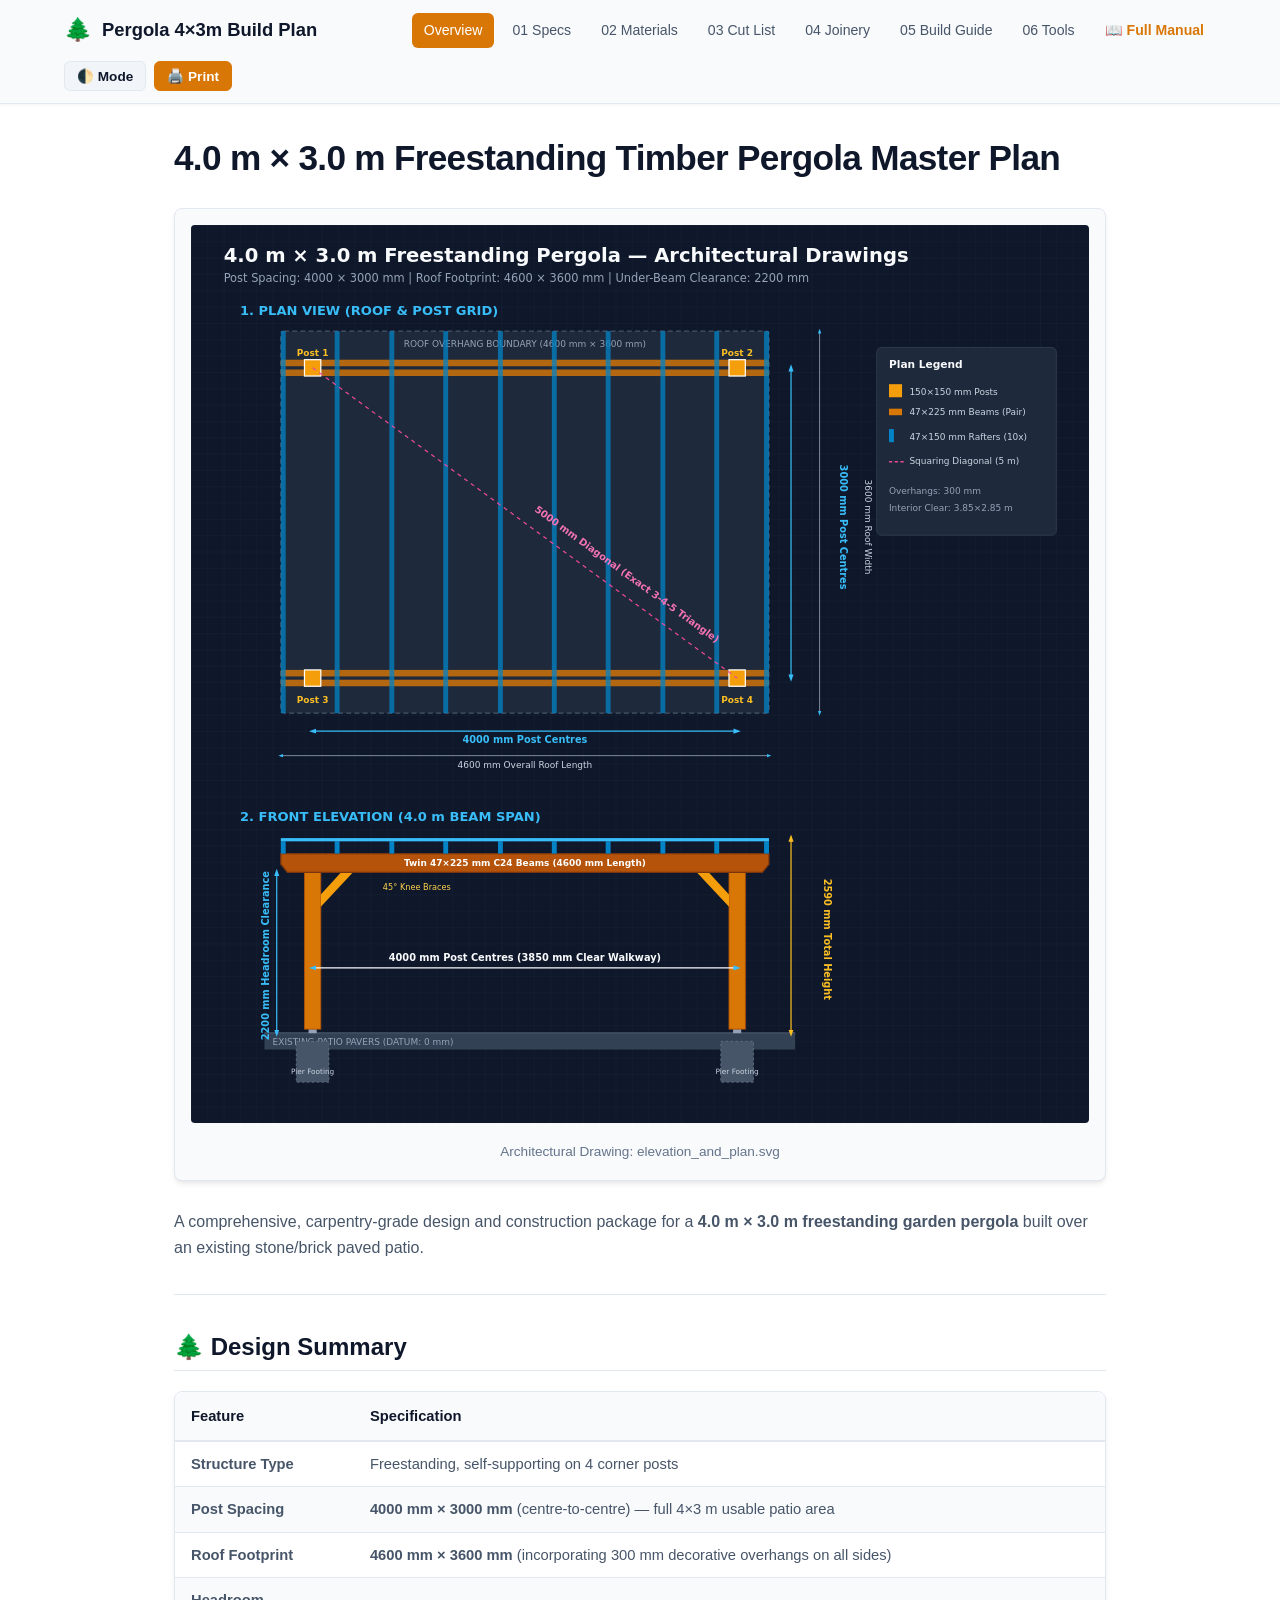
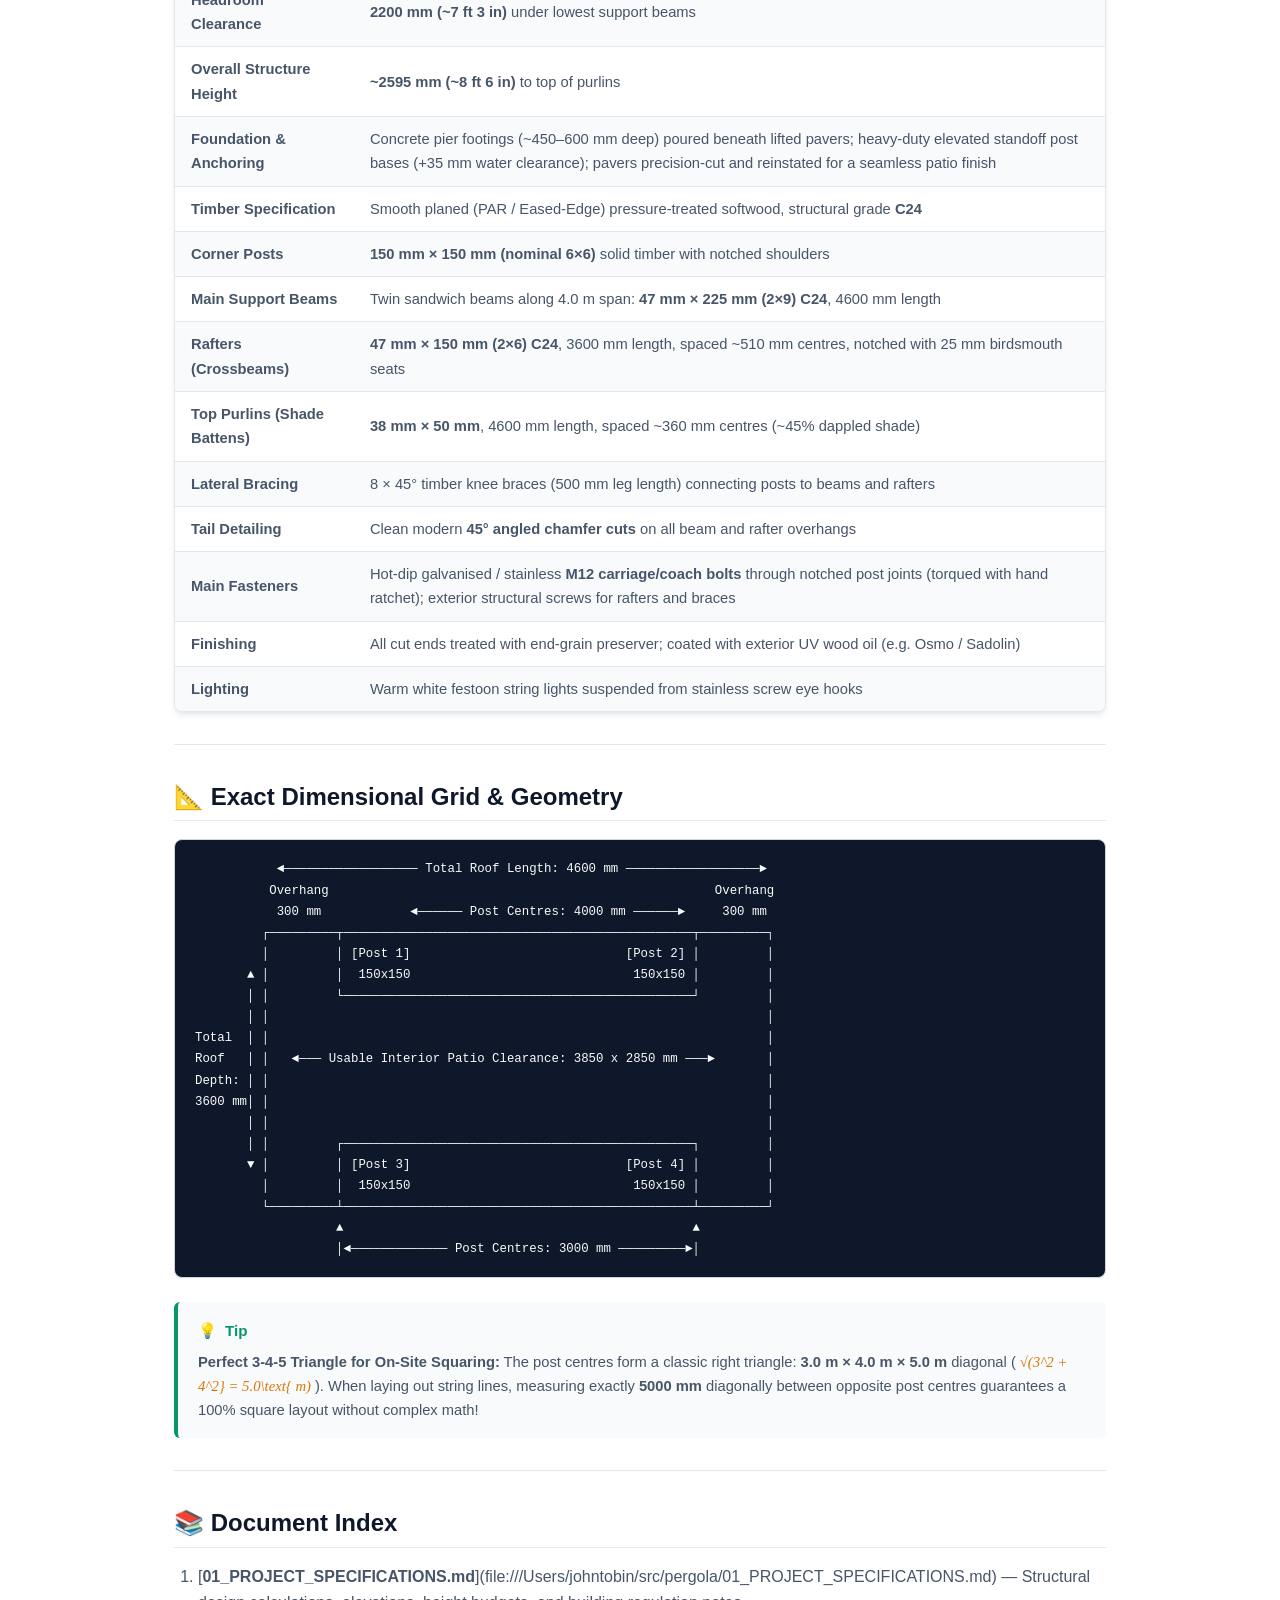
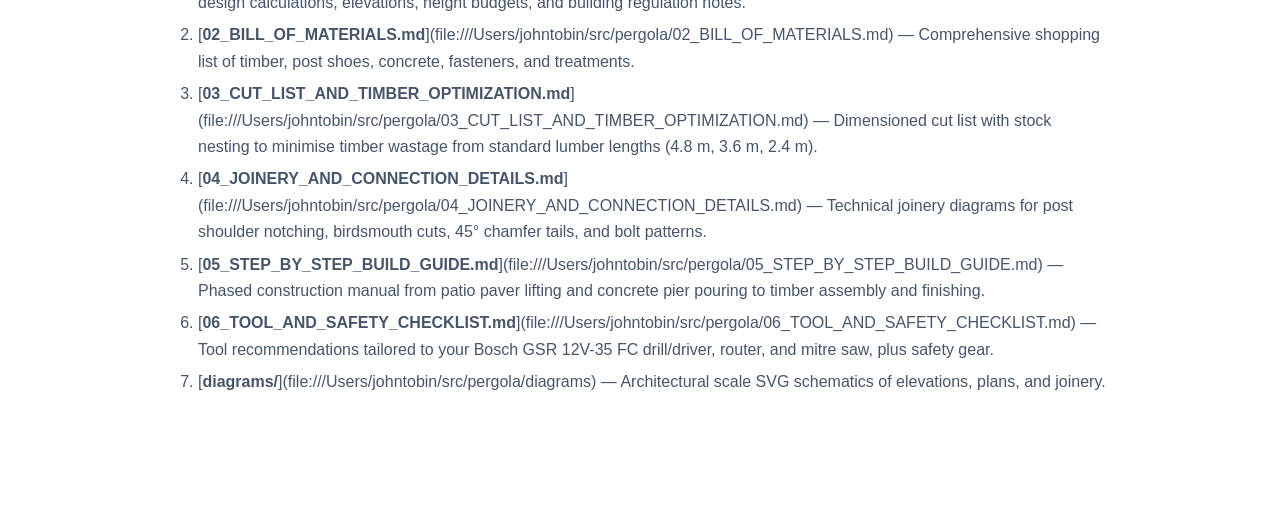
==== index.html @ bec73916 "Generate responsive HTML documentation and printable manual from markdown" ====
<!DOCTYPE html>
<html lang="en">
<head>
  <meta charset="UTF-8">
  <meta name="viewport" content="width=device-width, initial-scale=1.0">
  <title>Master Overview & Plan — Pergola 4x3m</title>
  <style>
:root {
  --bg-primary: #ffffff;
  --bg-secondary: #f8fafc;
  --bg-tertiary: #f1f5f9;
  --text-primary: #0f172a;
  --text-secondary: #475569;
  --text-muted: #64748b;
  --border: #e2e8f0;
  --border-subtle: #cbd5e1;
  --brand: #d97706;
  --brand-hover: #b45309;
  --brand-light: #fef3c7;
  --accent-blue: #0284c7;
  --accent-green: #059669;
  --accent-purple: #7c3aed;
  --accent-red: #dc2626;
  --code-bg: #0f172a;
  --code-text: #f8fafc;
  --card-shadow: 0 4px 6px -1px rgb(0 0 0 / 0.08), 0 2px 4px -2px rgb(0 0 0 / 0.06);
}

[data-theme="dark"] {
  --bg-primary: #0b1120;
  --bg-secondary: #0f172a;
  --bg-tertiary: #1e293b;
  --text-primary: #f8fafc;
  --text-secondary: #cbd5e1;
  --text-muted: #94a3b8;
  --border: #334155;
  --border-subtle: #475569;
  --brand: #f59e0b;
  --brand-hover: #d97706;
  --brand-light: #78350f40;
  --accent-blue: #38bdf8;
  --accent-green: #34d399;
  --accent-purple: #a78bfa;
  --accent-red: #f87171;
  --code-bg: #030712;
  --code-text: #f8fafc;
  --card-shadow: 0 4px 6px -1px rgb(0 0 0 / 0.3);
}

* {
  box-sizing: border-box;
  margin: 0;
  padding: 0;
}

body {
  font-family: -apple-system, BlinkMacSystemFont, "Segoe UI", Roboto, "Helvetica Neue", Arial, sans-serif;
  line-height: 1.65;
  color: var(--text-primary);
  background-color: var(--bg-primary);
  transition: background-color 0.2s, color 0.2s;
  padding-bottom: 80px;
}

/* Header & Navigation */
header.site-header {
  position: sticky;
  top: 0;
  z-index: 100;
  background-color: var(--bg-secondary);
  border-bottom: 1px solid var(--border);
  box-shadow: 0 1px 3px 0 rgb(0 0 0 / 0.05);
}

.header-container {
  max-width: 1200px;
  margin: 0 auto;
  padding: 12px 24px;
  display: flex;
  align-items: center;
  justify-content: space-between;
  flex-wrap: wrap;
  gap: 12px;
}

.logo-area {
  display: flex;
  align-items: center;
  gap: 10px;
  text-decoration: none;
  color: var(--text-primary);
  font-weight: 700;
  font-size: 1.15rem;
}

.logo-icon {
  font-size: 1.4rem;
}

.nav-links {
  display: flex;
  align-items: center;
  gap: 6px;
  flex-wrap: wrap;
}

.nav-item {
  text-decoration: none;
  color: var(--text-secondary);
  font-size: 0.88rem;
  font-weight: 500;
  padding: 6px 12px;
  border-radius: 6px;
  transition: all 0.15s ease-in-out;
}

.nav-item:hover {
  background-color: var(--bg-tertiary);
  color: var(--brand);
}

.nav-item.active {
  background-color: var(--brand);
  color: #ffffff;
}

.header-actions {
  display: flex;
  align-items: center;
  gap: 8px;
}

.btn-action {
  background: var(--bg-tertiary);
  border: 1px solid var(--border);
  color: var(--text-primary);
  padding: 6px 12px;
  border-radius: 6px;
  cursor: pointer;
  font-size: 0.85rem;
  font-weight: 600;
  display: inline-flex;
  align-items: center;
  gap: 6px;
  text-decoration: none;
  transition: all 0.15s;
}

.btn-action:hover {
  border-color: var(--brand);
  color: var(--brand);
}

.btn-action-primary {
  background-color: var(--brand);
  color: #fff;
  border-color: var(--brand);
}

.btn-action-primary:hover {
  background-color: var(--brand-hover);
  color: #fff;
}

/* Main Layout */
.page-container {
  max-width: 980px;
  margin: 32px auto;
  padding: 0 24px;
}

/* Typography */
h1 {
  font-size: 2.2rem;
  line-height: 1.25;
  color: var(--text-primary);
  margin-top: 10px;
  margin-bottom: 16px;
  font-weight: 800;
  letter-spacing: -0.02em;
}

h2 {
  font-size: 1.5rem;
  line-height: 1.3;
  color: var(--text-primary);
  margin-top: 36px;
  margin-bottom: 16px;
  padding-bottom: 8px;
  border-bottom: 1px solid var(--border);
  font-weight: 700;
}

h3 {
  font-size: 1.2rem;
  margin-top: 24px;
  margin-bottom: 12px;
  color: var(--text-primary);
  font-weight: 600;
}

p {
  margin-bottom: 16px;
  color: var(--text-secondary);
}

hr {
  border: 0;
  border-top: 1px solid var(--border);
  margin: 32px 0;
}

ul, ol {
  margin-left: 24px;
  margin-bottom: 18px;
  color: var(--text-secondary);
}

li {
  margin-bottom: 6px;
}

a {
  color: var(--accent-blue);
  text-decoration: none;
}

a:hover {
  text-decoration: underline;
}

/* Tables */
.table-wrapper {
  overflow-x: auto;
  margin: 20px 0 28px 0;
  border: 1px solid var(--border);
  border-radius: 8px;
  box-shadow: var(--card-shadow);
  background: var(--bg-primary);
}

table {
  width: 100%;
  border-collapse: collapse;
  text-align: left;
  font-size: 0.92rem;
}

thead th {
  background-color: var(--bg-secondary);
  color: var(--text-primary);
  font-weight: 600;
  padding: 12px 16px;
  border-bottom: 2px solid var(--border);
  white-space: nowrap;
}

tbody td {
  padding: 10px 16px;
  border-bottom: 1px solid var(--border);
  color: var(--text-secondary);
}

tbody tr:last-child td {
  border-bottom: none;
}

tbody tr:nth-child(even) {
  background-color: var(--bg-secondary);
}

tbody tr:hover {
  background-color: var(--bg-tertiary);
}

/* Code & Pre Blocks */
pre {
  background-color: var(--code-bg);
  color: var(--code-text);
  padding: 18px 20px;
  border-radius: 8px;
  overflow-x: auto;
  font-family: ui-monospace, SFMono-Regular, Menlo, Monaco, Consolas, "Liberation Mono", monospace;
  font-size: 0.88rem;
  line-height: 1.5;
  margin: 18px 0 24px 0;
  border: 1px solid var(--border-subtle);
}

code {
  font-family: ui-monospace, SFMono-Regular, Menlo, Monaco, Consolas, monospace;
  font-size: 0.88em;
  background-color: var(--bg-tertiary);
  color: var(--brand);
  padding: 2px 6px;
  border-radius: 4px;
}

pre code {
  background-color: transparent;
  color: inherit;
  padding: 0;
}

/* Callouts */
.callout {
  border-left: 4px solid;
  border-radius: 6px;
  padding: 16px 20px;
  margin: 20px 0;
  background-color: var(--bg-secondary);
}

.callout-header {
  font-weight: 700;
  font-size: 0.95rem;
  margin-bottom: 6px;
  display: flex;
  align-items: center;
  gap: 8px;
}

.callout-body {
  font-size: 0.92rem;
  color: var(--text-secondary);
}

.callout-body p:last-child {
  margin-bottom: 0;
}

.callout-note {
  border-color: var(--accent-blue);
  background-color: var(--bg-secondary);
}
.callout-note .callout-header { color: var(--accent-blue); }

.callout-tip {
  border-color: var(--accent-green);
  background-color: var(--bg-secondary);
}
.callout-tip .callout-header { color: var(--accent-green); }

.callout-important {
  border-color: var(--accent-purple);
  background-color: var(--bg-secondary);
}
.callout-important .callout-header { color: var(--accent-purple); }

.callout-warning, .callout-caution {
  border-color: var(--accent-red);
  background-color: var(--bg-secondary);
}
.callout-warning .callout-header, .callout-caution .callout-header { color: var(--accent-red); }

/* Task lists */
.contains-task-list {
  list-style: none;
  margin-left: 4px;
}

.task-list-item-checkbox {
  margin-right: 8px;
  accent-color: var(--brand);
  transform: scale(1.15);
}

/* SVG Diagram Containers */
.diagram-card {
  margin: 28px 0;
  background: var(--bg-secondary);
  border: 1px solid var(--border);
  border-radius: 8px;
  padding: 16px;
  box-shadow: var(--card-shadow);
  text-align: center;
}

.diagram-card img, .diagram-card svg {
  max-width: 100%;
  height: auto;
  border-radius: 4px;
}

.diagram-caption {
  font-size: 0.85rem;
  color: var(--text-muted);
  margin-top: 10px;
  font-weight: 500;
}

/* Math rendering */
.math-inline {
  font-family: "Cambria Math", "Latin Modern Math", serif;
  font-style: italic;
  padding: 0 4px;
  color: var(--brand);
}

/* Print Styles */
@media print {
  header.site-header, .no-print, .btn-action {
    display: none !important;
  }
  body {
    background: #fff !important;
    color: #000 !important;
    font-size: 11pt;
    line-height: 1.4;
  }
  .page-container {
    max-width: 100% !important;
    margin: 0 !important;
    padding: 0 !important;
  }
  .table-wrapper {
    box-shadow: none !important;
    border: 1px solid #ccc !important;
    page-break-inside: avoid;
  }
  thead th {
    background-color: #eee !important;
    color: #000 !important;
  }
  tr, img, svg, .diagram-card {
    page-break-inside: avoid;
  }
  h1, h2, h3 {
    page-break-after: avoid;
    color: #000 !important;
  }
  .page-break {
    page-break-before: always;
  }
}
</style>
</head>
<body>
  
<header class="site-header">
  <div class="header-container">
    <a href="index.html" class="logo-area">
      <span class="logo-icon">🌲</span>
      <span>Pergola 4×3m Build Plan</span>
    </a>
    <nav class="nav-links">
      <a href="index.html" class="nav-item active">Overview</a>
<a href="01_PROJECT_SPECIFICATIONS.html" class="nav-item">01 Specs</a>
<a href="02_BILL_OF_MATERIALS.html" class="nav-item">02 Materials</a>
<a href="03_CUT_LIST_AND_TIMBER_OPTIMIZATION.html" class="nav-item">03 Cut List</a>
<a href="04_JOINERY_AND_CONNECTION_DETAILS.html" class="nav-item">04 Joinery</a>
<a href="05_STEP_BY_STEP_BUILD_GUIDE.html" class="nav-item">05 Build Guide</a>
<a href="06_TOOL_AND_SAFETY_CHECKLIST.html" class="nav-item">06 Tools</a>
<a href="complete_build_manual.html" class="nav-item" style="font-weight:700; color:var(--brand);">📖 Full Manual</a>
    </nav>
    <div class="header-actions">
      <button class="btn-action" onclick="toggleTheme()" title="Toggle Dark/Light Mode">🌓 Mode</button>
      <button class="btn-action btn-action-primary" onclick="window.print()" title="Print Current Document">🖨️ Print</button>
    </div>
  </div>
</header>

  <main class="page-container">
    <h1>4.0 m × 3.0 m Freestanding Timber Pergola Master Plan</h1>
<div class="diagram-card">
  <img src="diagrams/elevation_and_plan.svg" alt="elevation_and_plan.svg" loading="lazy" />
  <div class="diagram-caption">Architectural Drawing: elevation_and_plan.svg</div>
</div>

<p>A comprehensive, carpentry-grade design and construction package for a <strong>4.0 m × 3.0 m freestanding garden pergola</strong> built over an existing stone/brick paved patio.</p>
<hr />
<h2>🌲 Design Summary</h2>
<div class="table-wrapper"><table>
<thead>
<tr>
<th style="text-align:left">Feature</th>
<th style="text-align:left">Specification</th>
</tr>
</thead>
<tbody>
<tr>
<td style="text-align:left"><strong>Structure Type</strong></td>
<td style="text-align:left">Freestanding, self-supporting on 4 corner posts</td>
</tr>
<tr>
<td style="text-align:left"><strong>Post Spacing</strong></td>
<td style="text-align:left"><strong>4000 mm × 3000 mm</strong> (centre-to-centre) — full 4×3 m usable patio area</td>
</tr>
<tr>
<td style="text-align:left"><strong>Roof Footprint</strong></td>
<td style="text-align:left"><strong>4600 mm × 3600 mm</strong> (incorporating 300 mm decorative overhangs on all sides)</td>
</tr>
<tr>
<td style="text-align:left"><strong>Headroom Clearance</strong></td>
<td style="text-align:left"><strong>2200 mm (~7 ft 3 in)</strong> under lowest support beams</td>
</tr>
<tr>
<td style="text-align:left"><strong>Overall Structure Height</strong></td>
<td style="text-align:left"><strong>~2595 mm (~8 ft 6 in)</strong> to top of purlins</td>
</tr>
<tr>
<td style="text-align:left"><strong>Foundation &amp; Anchoring</strong></td>
<td style="text-align:left">Concrete pier footings (~450–600 mm deep) poured beneath lifted pavers; heavy-duty elevated standoff post bases (+35 mm water clearance); pavers precision-cut and reinstated for a seamless patio finish</td>
</tr>
<tr>
<td style="text-align:left"><strong>Timber Specification</strong></td>
<td style="text-align:left">Smooth planed (PAR / Eased-Edge) pressure-treated softwood, structural grade <strong>C24</strong></td>
</tr>
<tr>
<td style="text-align:left"><strong>Corner Posts</strong></td>
<td style="text-align:left"><strong>150 mm × 150 mm (nominal 6×6)</strong> solid timber with notched shoulders</td>
</tr>
<tr>
<td style="text-align:left"><strong>Main Support Beams</strong></td>
<td style="text-align:left">Twin sandwich beams along 4.0 m span: <strong>47 mm × 225 mm (2×9) C24</strong>, 4600 mm length</td>
</tr>
<tr>
<td style="text-align:left"><strong>Rafters (Crossbeams)</strong></td>
<td style="text-align:left"><strong>47 mm × 150 mm (2×6) C24</strong>, 3600 mm length, spaced ~510 mm centres, notched with 25 mm birdsmouth seats</td>
</tr>
<tr>
<td style="text-align:left"><strong>Top Purlins (Shade Battens)</strong></td>
<td style="text-align:left"><strong>38 mm × 50 mm</strong>, 4600 mm length, spaced ~360 mm centres (~45% dappled shade)</td>
</tr>
<tr>
<td style="text-align:left"><strong>Lateral Bracing</strong></td>
<td style="text-align:left">8 × 45° timber knee braces (500 mm leg length) connecting posts to beams and rafters</td>
</tr>
<tr>
<td style="text-align:left"><strong>Tail Detailing</strong></td>
<td style="text-align:left">Clean modern <strong>45° angled chamfer cuts</strong> on all beam and rafter overhangs</td>
</tr>
<tr>
<td style="text-align:left"><strong>Main Fasteners</strong></td>
<td style="text-align:left">Hot-dip galvanised / stainless <strong>M12 carriage/coach bolts</strong> through notched post joints (torqued with hand ratchet); exterior structural screws for rafters and braces</td>
</tr>
<tr>
<td style="text-align:left"><strong>Finishing</strong></td>
<td style="text-align:left">All cut ends treated with end-grain preserver; coated with exterior UV wood oil (e.g. Osmo / Sadolin)</td>
</tr>
<tr>
<td style="text-align:left"><strong>Lighting</strong></td>
<td style="text-align:left">Warm white festoon string lights suspended from stainless screw eye hooks</td>
</tr>
</tbody>
</table></div>
<hr />
<h2>📐 Exact Dimensional Grid &amp; Geometry</h2>
<pre><code>           ◄────────────────── Total Roof Length: 4600 mm ──────────────────►
          Overhang                                                    Overhang
           300 mm            ◄────── Post Centres: 4000 mm ──────►     300 mm
         ┌─────────┬───────────────────────────────────────────────┬─────────┐
         │         │ [Post 1]                             [Post 2] │         │
       ▲ │         │  150x150                              150x150 │         │
       │ │         └───────────────────────────────────────────────┘         │
       │ │                                                                   │
Total  │ │                                                                   │
Roof   │ │   ◄─── Usable Interior Patio Clearance: 3850 x 2850 mm ───►       │
Depth: │ │                                                                   │
3600 mm│ │                                                                   │
       │ │                                                                   │
       │ │         ┌───────────────────────────────────────────────┐         │
       ▼ │         │ [Post 3]                             [Post 4] │         │
         │         │  150x150                              150x150 │         │
         └─────────┴───────────────────────────────────────────────┴─────────┘
                   ▲                                               ▲
                   │◄───────────── Post Centres: 3000 mm ─────────►│
</code></pre>
<div class="callout callout-tip"><div class="callout-header"><span class="callout-icon">💡</span> Tip</div><div class="callout-body"><p><strong>Perfect 3-4-5 Triangle for On-Site Squaring:</strong>
The post centres form a classic right triangle: <strong>3.0 m × 4.0 m × 5.0 m</strong> diagonal (<span class="math-inline">√(3^2 + 4^2} = 5.0\text{ m)</span>).
When laying out string lines, measuring exactly <strong>5000 mm</strong> diagonally between opposite post centres guarantees a 100% square layout without complex math!</p></div></div>
<hr />
<h2>📚 Document Index</h2>
<ol>
<li>[<strong>01_PROJECT_SPECIFICATIONS.md</strong>](file:///Users/johntobin/src/pergola/01_PROJECT_SPECIFICATIONS.md) — Structural design calculations, elevations, height budgets, and building regulation notes.</li>
<li>[<strong>02_BILL_OF_MATERIALS.md</strong>](file:///Users/johntobin/src/pergola/02_BILL_OF_MATERIALS.md) — Comprehensive shopping list of timber, post shoes, concrete, fasteners, and treatments.</li>
<li>[<strong>03_CUT_LIST_AND_TIMBER_OPTIMIZATION.md</strong>](file:///Users/johntobin/src/pergola/03_CUT_LIST_AND_TIMBER_OPTIMIZATION.md) — Dimensioned cut list with stock nesting to minimise timber wastage from standard lumber lengths (4.8 m, 3.6 m, 2.4 m).</li>
<li>[<strong>04_JOINERY_AND_CONNECTION_DETAILS.md</strong>](file:///Users/johntobin/src/pergola/04_JOINERY_AND_CONNECTION_DETAILS.md) — Technical joinery diagrams for post shoulder notching, birdsmouth cuts, 45° chamfer tails, and bolt patterns.</li>
<li>[<strong>05_STEP_BY_STEP_BUILD_GUIDE.md</strong>](file:///Users/johntobin/src/pergola/05_STEP_BY_STEP_BUILD_GUIDE.md) — Phased construction manual from patio paver lifting and concrete pier pouring to timber assembly and finishing.</li>
<li>[<strong>06_TOOL_AND_SAFETY_CHECKLIST.md</strong>](file:///Users/johntobin/src/pergola/06_TOOL_AND_SAFETY_CHECKLIST.md) — Tool recommendations tailored to your Bosch GSR 12V-35 FC drill/driver, router, and mitre saw, plus safety gear.</li>
<li>[<strong>diagrams/</strong>](file:///Users/johntobin/src/pergola/diagrams) — Architectural scale SVG schematics of elevations, plans, and joinery.</li>
</ol>

  </main>
  
<script>
  function initTheme() {
    const saved = localStorage.getItem('pergola-theme');
    if (saved) {
      document.documentElement.setAttribute('data-theme', saved);
    } else if (window.matchMedia && window.matchMedia('(prefers-color-scheme: dark)').matches) {
      document.documentElement.setAttribute('data-theme', 'dark');
    }
  }
  function toggleTheme() {
    const current = document.documentElement.getAttribute('data-theme');
    const target = current === 'dark' ? 'light' : 'dark';
    document.documentElement.setAttribute('data-theme', target);
    localStorage.setItem('pergola-theme', target);
  }
  initTheme();
</script>

</body>
</html>
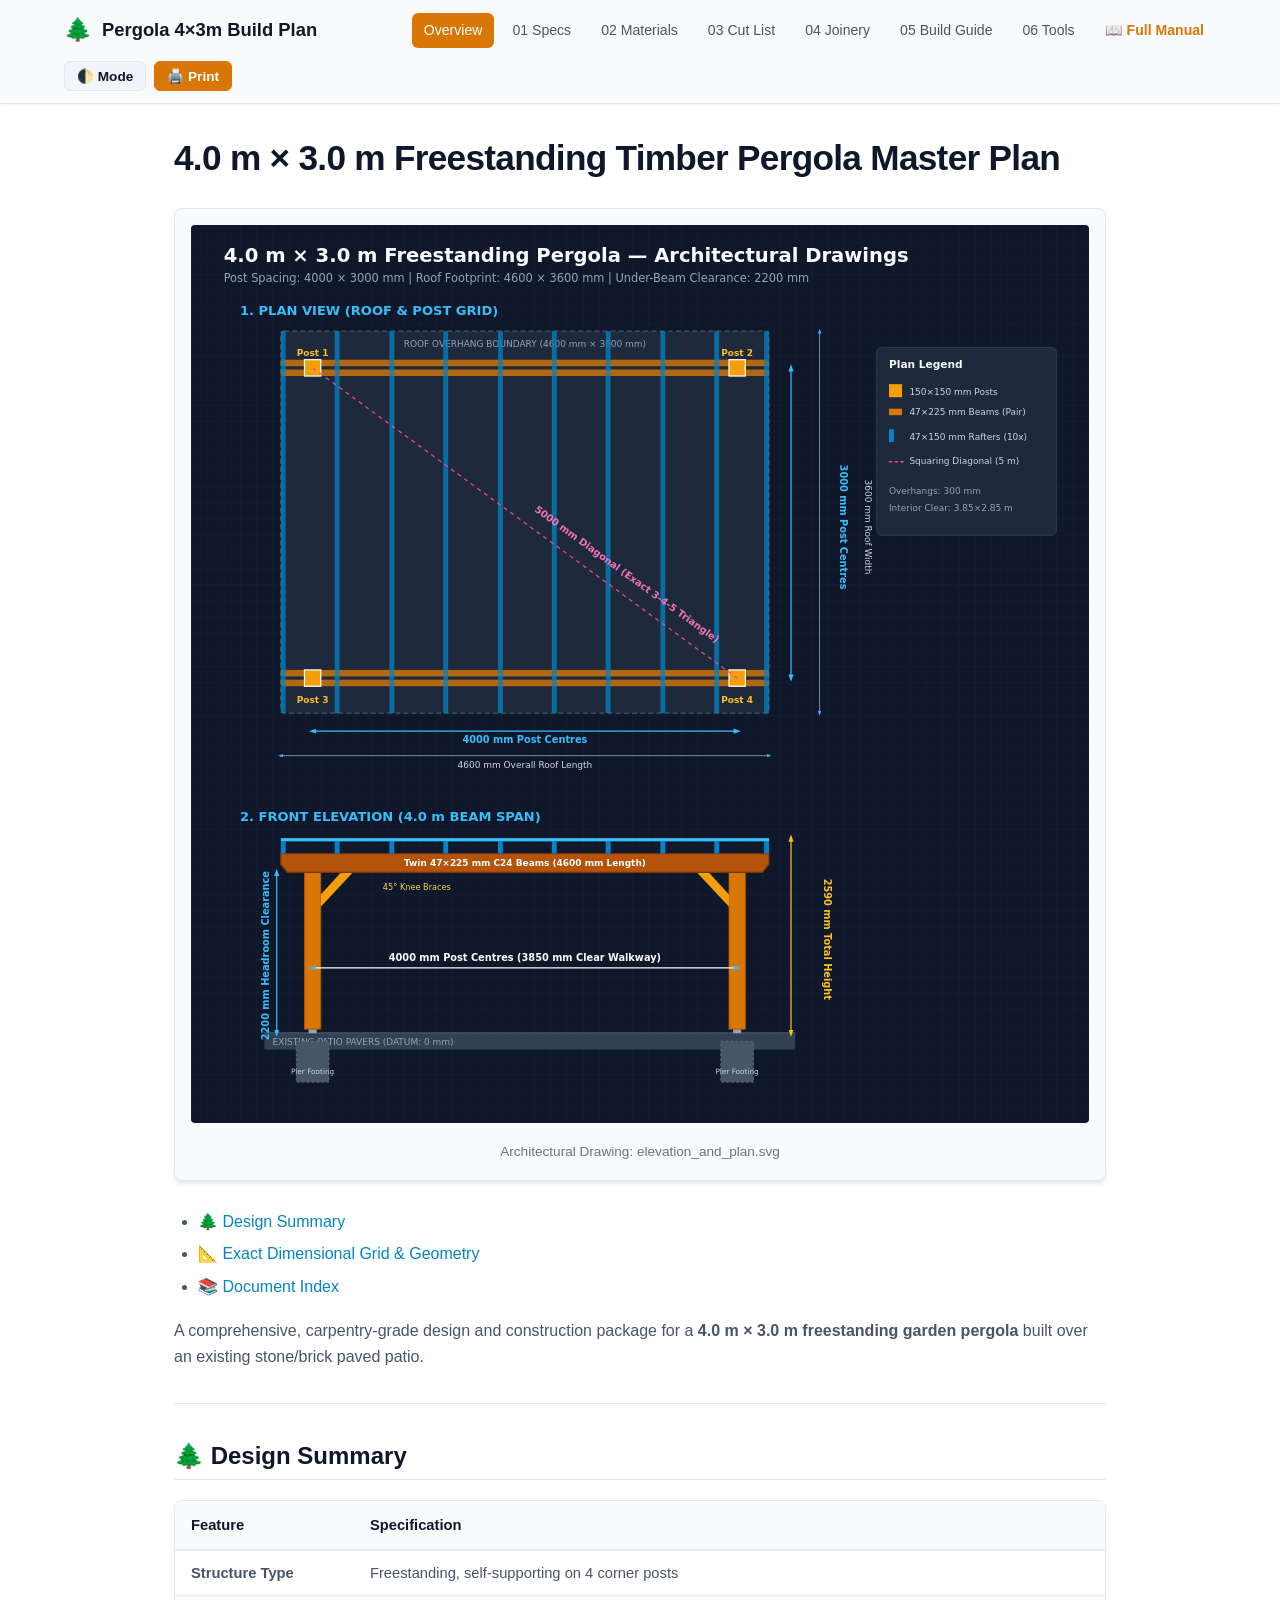
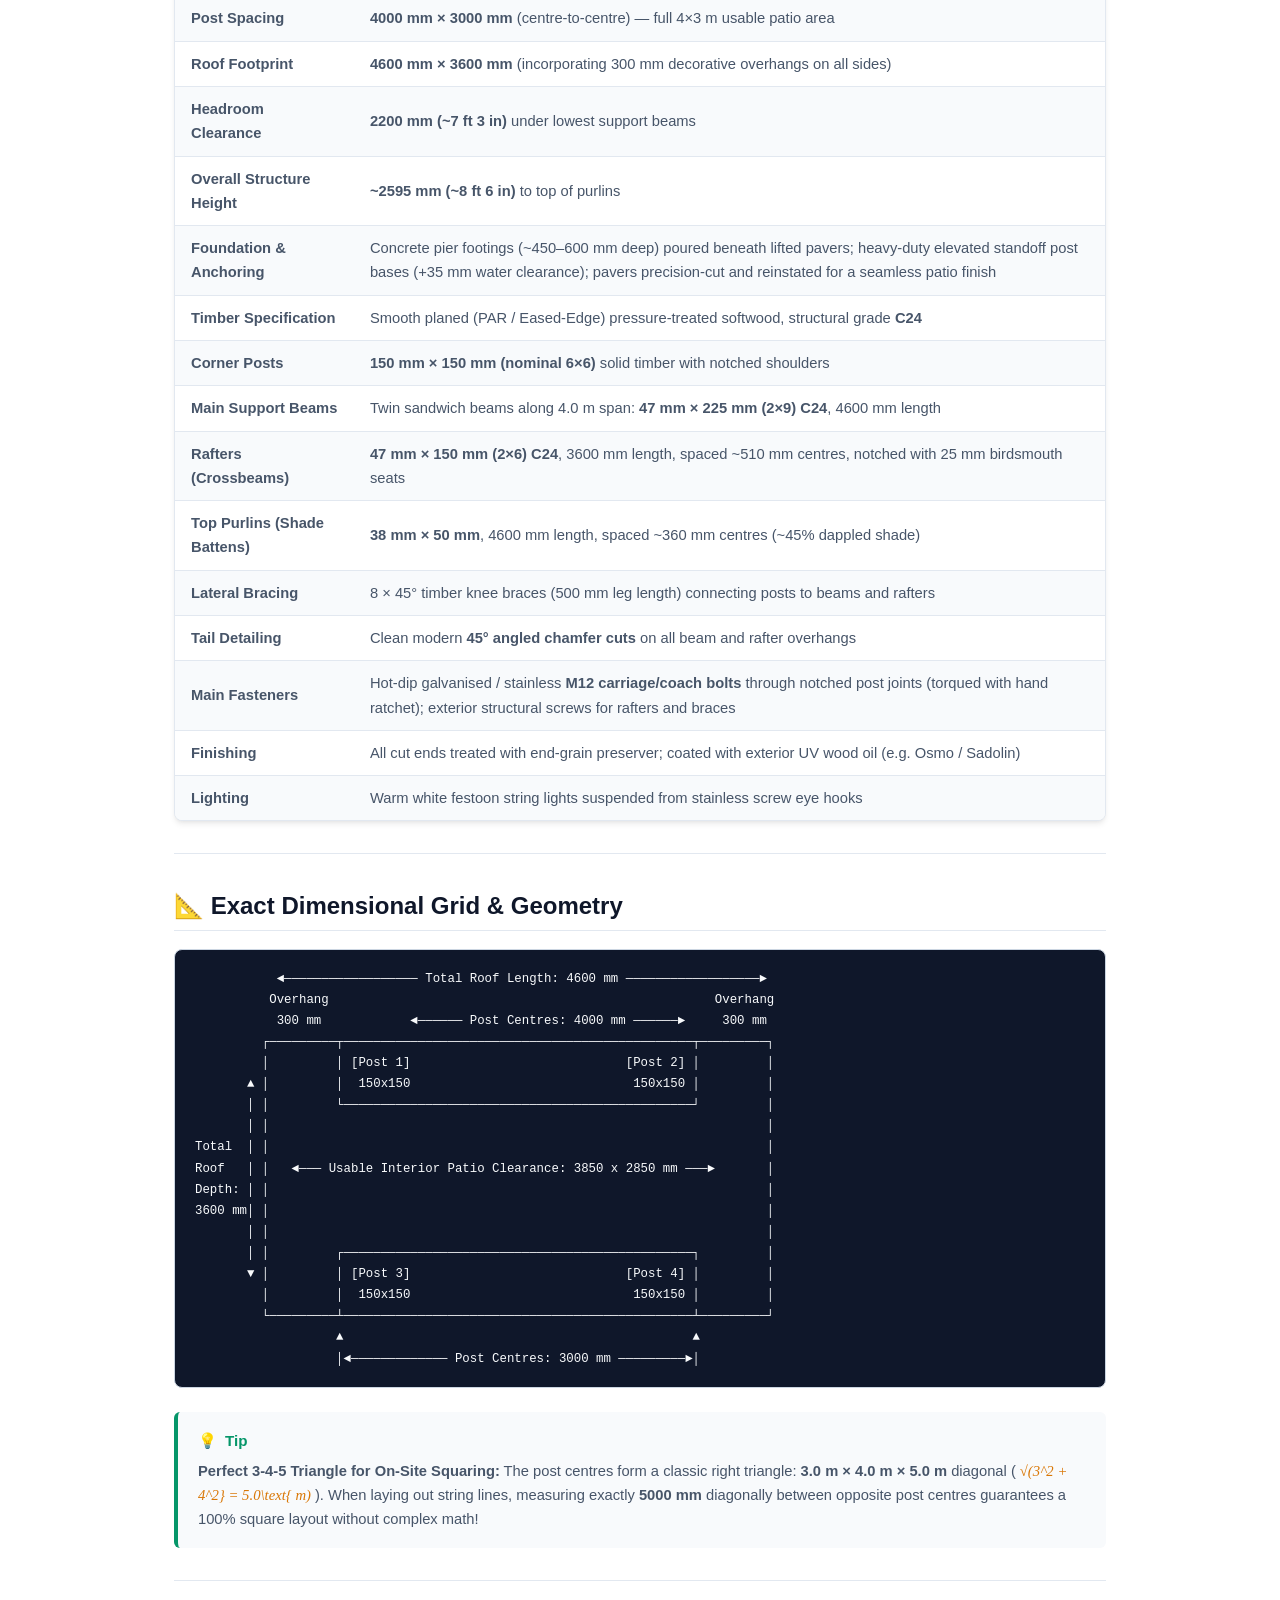
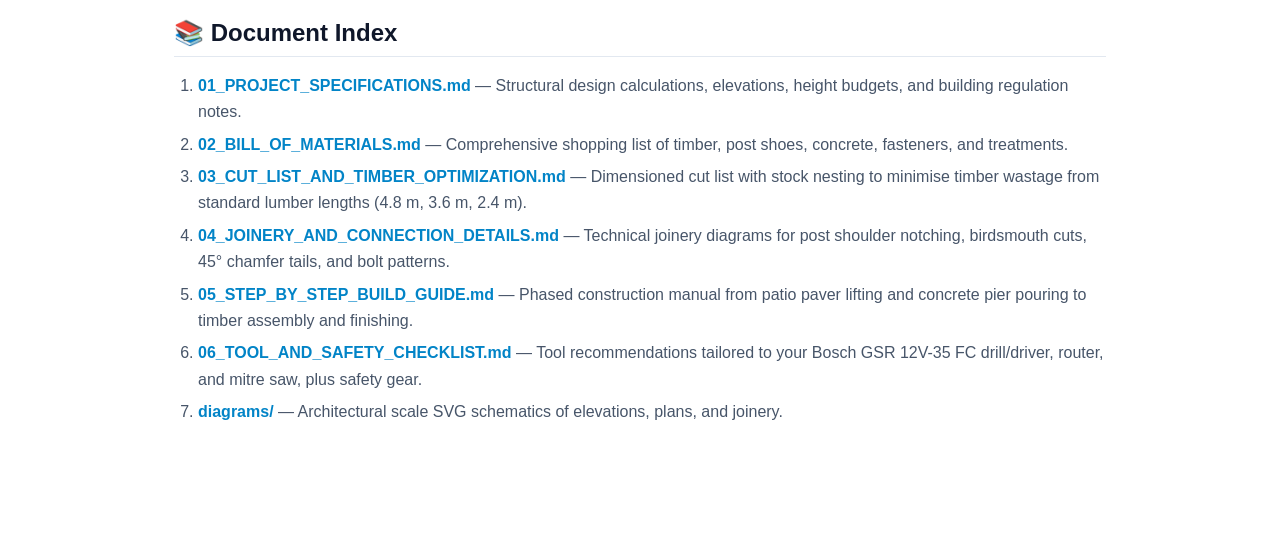
==== commit 4f42200d: "docs(manual): fix markdown formatting and line length errors Resolve line length warnings and specif" ====
--- a/index.html
+++ b/index.html
@@ -4,436 +4,7 @@
   <meta charset="UTF-8">
   <meta name="viewport" content="width=device-width, initial-scale=1.0">
   <title>Master Overview & Plan — Pergola 4x3m</title>
-  <style>
-:root {
-  --bg-primary: #ffffff;
-  --bg-secondary: #f8fafc;
-  --bg-tertiary: #f1f5f9;
-  --text-primary: #0f172a;
-  --text-secondary: #475569;
-  --text-muted: #64748b;
-  --border: #e2e8f0;
-  --border-subtle: #cbd5e1;
-  --brand: #d97706;
-  --brand-hover: #b45309;
-  --brand-light: #fef3c7;
-  --accent-blue: #0284c7;
-  --accent-green: #059669;
-  --accent-purple: #7c3aed;
-  --accent-red: #dc2626;
-  --code-bg: #0f172a;
-  --code-text: #f8fafc;
-  --card-shadow: 0 4px 6px -1px rgb(0 0 0 / 0.08), 0 2px 4px -2px rgb(0 0 0 / 0.06);
-}
-
-[data-theme="dark"] {
-  --bg-primary: #0b1120;
-  --bg-secondary: #0f172a;
-  --bg-tertiary: #1e293b;
-  --text-primary: #f8fafc;
-  --text-secondary: #cbd5e1;
-  --text-muted: #94a3b8;
-  --border: #334155;
-  --border-subtle: #475569;
-  --brand: #f59e0b;
-  --brand-hover: #d97706;
-  --brand-light: #78350f40;
-  --accent-blue: #38bdf8;
-  --accent-green: #34d399;
-  --accent-purple: #a78bfa;
-  --accent-red: #f87171;
-  --code-bg: #030712;
-  --code-text: #f8fafc;
-  --card-shadow: 0 4px 6px -1px rgb(0 0 0 / 0.3);
-}
-
-* {
-  box-sizing: border-box;
-  margin: 0;
-  padding: 0;
-}
-
-body {
-  font-family: -apple-system, BlinkMacSystemFont, "Segoe UI", Roboto, "Helvetica Neue", Arial, sans-serif;
-  line-height: 1.65;
-  color: var(--text-primary);
-  background-color: var(--bg-primary);
-  transition: background-color 0.2s, color 0.2s;
-  padding-bottom: 80px;
-}
-
-/* Header & Navigation */
-header.site-header {
-  position: sticky;
-  top: 0;
-  z-index: 100;
-  background-color: var(--bg-secondary);
-  border-bottom: 1px solid var(--border);
-  box-shadow: 0 1px 3px 0 rgb(0 0 0 / 0.05);
-}
-
-.header-container {
-  max-width: 1200px;
-  margin: 0 auto;
-  padding: 12px 24px;
-  display: flex;
-  align-items: center;
-  justify-content: space-between;
-  flex-wrap: wrap;
-  gap: 12px;
-}
-
-.logo-area {
-  display: flex;
-  align-items: center;
-  gap: 10px;
-  text-decoration: none;
-  color: var(--text-primary);
-  font-weight: 700;
-  font-size: 1.15rem;
-}
-
-.logo-icon {
-  font-size: 1.4rem;
-}
-
-.nav-links {
-  display: flex;
-  align-items: center;
-  gap: 6px;
-  flex-wrap: wrap;
-}
-
-.nav-item {
-  text-decoration: none;
-  color: var(--text-secondary);
-  font-size: 0.88rem;
-  font-weight: 500;
-  padding: 6px 12px;
-  border-radius: 6px;
-  transition: all 0.15s ease-in-out;
-}
-
-.nav-item:hover {
-  background-color: var(--bg-tertiary);
-  color: var(--brand);
-}
-
-.nav-item.active {
-  background-color: var(--brand);
-  color: #ffffff;
-}
-
-.header-actions {
-  display: flex;
-  align-items: center;
-  gap: 8px;
-}
-
-.btn-action {
-  background: var(--bg-tertiary);
-  border: 1px solid var(--border);
-  color: var(--text-primary);
-  padding: 6px 12px;
-  border-radius: 6px;
-  cursor: pointer;
-  font-size: 0.85rem;
-  font-weight: 600;
-  display: inline-flex;
-  align-items: center;
-  gap: 6px;
-  text-decoration: none;
-  transition: all 0.15s;
-}
-
-.btn-action:hover {
-  border-color: var(--brand);
-  color: var(--brand);
-}
-
-.btn-action-primary {
-  background-color: var(--brand);
-  color: #fff;
-  border-color: var(--brand);
-}
-
-.btn-action-primary:hover {
-  background-color: var(--brand-hover);
-  color: #fff;
-}
-
-/* Main Layout */
-.page-container {
-  max-width: 980px;
-  margin: 32px auto;
-  padding: 0 24px;
-}
-
-/* Typography */
-h1 {
-  font-size: 2.2rem;
-  line-height: 1.25;
-  color: var(--text-primary);
-  margin-top: 10px;
-  margin-bottom: 16px;
-  font-weight: 800;
-  letter-spacing: -0.02em;
-}
-
-h2 {
-  font-size: 1.5rem;
-  line-height: 1.3;
-  color: var(--text-primary);
-  margin-top: 36px;
-  margin-bottom: 16px;
-  padding-bottom: 8px;
-  border-bottom: 1px solid var(--border);
-  font-weight: 700;
-}
-
-h3 {
-  font-size: 1.2rem;
-  margin-top: 24px;
-  margin-bottom: 12px;
-  color: var(--text-primary);
-  font-weight: 600;
-}
-
-p {
-  margin-bottom: 16px;
-  color: var(--text-secondary);
-}
-
-hr {
-  border: 0;
-  border-top: 1px solid var(--border);
-  margin: 32px 0;
-}
-
-ul, ol {
-  margin-left: 24px;
-  margin-bottom: 18px;
-  color: var(--text-secondary);
-}
-
-li {
-  margin-bottom: 6px;
-}
-
-a {
-  color: var(--accent-blue);
-  text-decoration: none;
-}
-
-a:hover {
-  text-decoration: underline;
-}
-
-/* Tables */
-.table-wrapper {
-  overflow-x: auto;
-  margin: 20px 0 28px 0;
-  border: 1px solid var(--border);
-  border-radius: 8px;
-  box-shadow: var(--card-shadow);
-  background: var(--bg-primary);
-}
-
-table {
-  width: 100%;
-  border-collapse: collapse;
-  text-align: left;
-  font-size: 0.92rem;
-}
-
-thead th {
-  background-color: var(--bg-secondary);
-  color: var(--text-primary);
-  font-weight: 600;
-  padding: 12px 16px;
-  border-bottom: 2px solid var(--border);
-  white-space: nowrap;
-}
-
-tbody td {
-  padding: 10px 16px;
-  border-bottom: 1px solid var(--border);
-  color: var(--text-secondary);
-}
-
-tbody tr:last-child td {
-  border-bottom: none;
-}
-
-tbody tr:nth-child(even) {
-  background-color: var(--bg-secondary);
-}
-
-tbody tr:hover {
-  background-color: var(--bg-tertiary);
-}
-
-/* Code & Pre Blocks */
-pre {
-  background-color: var(--code-bg);
-  color: var(--code-text);
-  padding: 18px 20px;
-  border-radius: 8px;
-  overflow-x: auto;
-  font-family: ui-monospace, SFMono-Regular, Menlo, Monaco, Consolas, "Liberation Mono", monospace;
-  font-size: 0.88rem;
-  line-height: 1.5;
-  margin: 18px 0 24px 0;
-  border: 1px solid var(--border-subtle);
-}
-
-code {
-  font-family: ui-monospace, SFMono-Regular, Menlo, Monaco, Consolas, monospace;
-  font-size: 0.88em;
-  background-color: var(--bg-tertiary);
-  color: var(--brand);
-  padding: 2px 6px;
-  border-radius: 4px;
-}
-
-pre code {
-  background-color: transparent;
-  color: inherit;
-  padding: 0;
-}
-
-/* Callouts */
-.callout {
-  border-left: 4px solid;
-  border-radius: 6px;
-  padding: 16px 20px;
-  margin: 20px 0;
-  background-color: var(--bg-secondary);
-}
-
-.callout-header {
-  font-weight: 700;
-  font-size: 0.95rem;
-  margin-bottom: 6px;
-  display: flex;
-  align-items: center;
-  gap: 8px;
-}
-
-.callout-body {
-  font-size: 0.92rem;
-  color: var(--text-secondary);
-}
-
-.callout-body p:last-child {
-  margin-bottom: 0;
-}
-
-.callout-note {
-  border-color: var(--accent-blue);
-  background-color: var(--bg-secondary);
-}
-.callout-note .callout-header { color: var(--accent-blue); }
-
-.callout-tip {
-  border-color: var(--accent-green);
-  background-color: var(--bg-secondary);
-}
-.callout-tip .callout-header { color: var(--accent-green); }
-
-.callout-important {
-  border-color: var(--accent-purple);
-  background-color: var(--bg-secondary);
-}
-.callout-important .callout-header { color: var(--accent-purple); }
-
-.callout-warning, .callout-caution {
-  border-color: var(--accent-red);
-  background-color: var(--bg-secondary);
-}
-.callout-warning .callout-header, .callout-caution .callout-header { color: var(--accent-red); }
-
-/* Task lists */
-.contains-task-list {
-  list-style: none;
-  margin-left: 4px;
-}
-
-.task-list-item-checkbox {
-  margin-right: 8px;
-  accent-color: var(--brand);
-  transform: scale(1.15);
-}
-
-/* SVG Diagram Containers */
-.diagram-card {
-  margin: 28px 0;
-  background: var(--bg-secondary);
-  border: 1px solid var(--border);
-  border-radius: 8px;
-  padding: 16px;
-  box-shadow: var(--card-shadow);
-  text-align: center;
-}
-
-.diagram-card img, .diagram-card svg {
-  max-width: 100%;
-  height: auto;
-  border-radius: 4px;
-}
-
-.diagram-caption {
-  font-size: 0.85rem;
-  color: var(--text-muted);
-  margin-top: 10px;
-  font-weight: 500;
-}
-
-/* Math rendering */
-.math-inline {
-  font-family: "Cambria Math", "Latin Modern Math", serif;
-  font-style: italic;
-  padding: 0 4px;
-  color: var(--brand);
-}
-
-/* Print Styles */
-@media print {
-  header.site-header, .no-print, .btn-action {
-    display: none !important;
-  }
-  body {
-    background: #fff !important;
-    color: #000 !important;
-    font-size: 11pt;
-    line-height: 1.4;
-  }
-  .page-container {
-    max-width: 100% !important;
-    margin: 0 !important;
-    padding: 0 !important;
-  }
-  .table-wrapper {
-    box-shadow: none !important;
-    border: 1px solid #ccc !important;
-    page-break-inside: avoid;
-  }
-  thead th {
-    background-color: #eee !important;
-    color: #000 !important;
-  }
-  tr, img, svg, .diagram-card {
-    page-break-inside: avoid;
-  }
-  h1, h2, h3 {
-    page-break-after: avoid;
-    color: #000 !important;
-  }
-  .page-break {
-    page-break-before: always;
-  }
-}
-</style>
+  <link rel="stylesheet" href="css/styles.css">
 </head>
 <body>
   
@@ -467,9 +38,18 @@
   <div class="diagram-caption">Architectural Drawing: elevation_and_plan.svg</div>
 </div>
 
+<!-- START doctoc generated TOC please keep comment here to allow auto update -->
+<!-- DON'T EDIT THIS SECTION, INSTEAD RE-RUN doctoc TO UPDATE -->
+<ul>
+<li><a href="#-design-summary">🌲 Design Summary</a></li>
+<li><a href="#-exact-dimensional-grid--geometry">📐 Exact Dimensional Grid &amp; Geometry</a></li>
+<li><a href="#-document-index">📚 Document Index</a></li>
+</ul>
+<!-- END doctoc generated TOC please keep comment here to allow auto update -->
 <p>A comprehensive, carpentry-grade design and construction package for a <strong>4.0 m × 3.0 m freestanding garden pergola</strong> built over an existing stone/brick paved patio.</p>
 <hr />
 <h2>🌲 Design Summary</h2>
+<!-- markdownlint-disable MD013 -->
 <div class="table-wrapper"><table>
 <thead>
 <tr>
@@ -544,9 +124,10 @@
 </tr>
 </tbody>
 </table></div>
+<!-- markdownlint-enable MD013 -->
 <hr />
 <h2>📐 Exact Dimensional Grid &amp; Geometry</h2>
-<pre><code>           ◄────────────────── Total Roof Length: 4600 mm ──────────────────►
+<pre><code class="language-text">           ◄────────────────── Total Roof Length: 4600 mm ──────────────────►
           Overhang                                                    Overhang
            300 mm            ◄────── Post Centres: 4000 mm ──────►     300 mm
          ┌─────────┬───────────────────────────────────────────────┬─────────┐
@@ -572,13 +153,25 @@
 <hr />
 <h2>📚 Document Index</h2>
 <ol>
-<li>[<strong>01_PROJECT_SPECIFICATIONS.md</strong>](file:///Users/johntobin/src/pergola/01_PROJECT_SPECIFICATIONS.md) — Structural design calculations, elevations, height budgets, and building regulation notes.</li>
-<li>[<strong>02_BILL_OF_MATERIALS.md</strong>](file:///Users/johntobin/src/pergola/02_BILL_OF_MATERIALS.md) — Comprehensive shopping list of timber, post shoes, concrete, fasteners, and treatments.</li>
-<li>[<strong>03_CUT_LIST_AND_TIMBER_OPTIMIZATION.md</strong>](file:///Users/johntobin/src/pergola/03_CUT_LIST_AND_TIMBER_OPTIMIZATION.md) — Dimensioned cut list with stock nesting to minimise timber wastage from standard lumber lengths (4.8 m, 3.6 m, 2.4 m).</li>
-<li>[<strong>04_JOINERY_AND_CONNECTION_DETAILS.md</strong>](file:///Users/johntobin/src/pergola/04_JOINERY_AND_CONNECTION_DETAILS.md) — Technical joinery diagrams for post shoulder notching, birdsmouth cuts, 45° chamfer tails, and bolt patterns.</li>
-<li>[<strong>05_STEP_BY_STEP_BUILD_GUIDE.md</strong>](file:///Users/johntobin/src/pergola/05_STEP_BY_STEP_BUILD_GUIDE.md) — Phased construction manual from patio paver lifting and concrete pier pouring to timber assembly and finishing.</li>
-<li>[<strong>06_TOOL_AND_SAFETY_CHECKLIST.md</strong>](file:///Users/johntobin/src/pergola/06_TOOL_AND_SAFETY_CHECKLIST.md) — Tool recommendations tailored to your Bosch GSR 12V-35 FC drill/driver, router, and mitre saw, plus safety gear.</li>
-<li>[<strong>diagrams/</strong>](file:///Users/johntobin/src/pergola/diagrams) — Architectural scale SVG schematics of elevations, plans, and joinery.</li>
+<li><a href="01_PROJECT_SPECIFICATIONS.html"><strong>01_PROJECT_SPECIFICATIONS.md</strong></a> — Structural
+design calculations, elevations, height budgets, and building regulation
+notes.</li>
+<li><a href="02_BILL_OF_MATERIALS.html"><strong>02_BILL_OF_MATERIALS.md</strong></a> — Comprehensive
+shopping list of timber, post shoes, concrete, fasteners, and treatments.</li>
+<li><a href="03_CUT_LIST_AND_TIMBER_OPTIMIZATION.html"><strong>03_CUT_LIST_AND_TIMBER_OPTIMIZATION.md</strong></a> —
+Dimensioned cut list with stock nesting to minimise timber wastage from
+standard lumber lengths (4.8 m, 3.6 m, 2.4 m).</li>
+<li><a href="04_JOINERY_AND_CONNECTION_DETAILS.html"><strong>04_JOINERY_AND_CONNECTION_DETAILS.md</strong></a> —
+Technical joinery diagrams for post shoulder notching, birdsmouth cuts, 45°
+chamfer tails, and bolt patterns.</li>
+<li><a href="05_STEP_BY_STEP_BUILD_GUIDE.html"><strong>05_STEP_BY_STEP_BUILD_GUIDE.md</strong></a> —
+Phased construction manual from patio paver lifting and concrete pier pouring
+to timber assembly and finishing.</li>
+<li><a href="06_TOOL_AND_SAFETY_CHECKLIST.html"><strong>06_TOOL_AND_SAFETY_CHECKLIST.md</strong></a> — Tool
+recommendations tailored to your Bosch GSR 12V-35 FC drill/driver, router,
+and mitre saw, plus safety gear.</li>
+<li><a href="diagrams"><strong>diagrams/</strong></a> — Architectural scale SVG schematics of
+elevations, plans, and joinery.</li>
 </ol>
 
   </main>
--- a/css/styles.css
+++ b/css/styles.css
@@ -0,0 +1,428 @@
+:root {
+  --bg-primary: #ffffff;
+  --bg-secondary: #f8fafc;
+  --bg-tertiary: #f1f5f9;
+  --text-primary: #0f172a;
+  --text-secondary: #475569;
+  --text-muted: #64748b;
+  --border: #e2e8f0;
+  --border-subtle: #cbd5e1;
+  --brand: #d97706;
+  --brand-hover: #b45309;
+  --brand-light: #fef3c7;
+  --accent-blue: #0284c7;
+  --accent-green: #059669;
+  --accent-purple: #7c3aed;
+  --accent-red: #dc2626;
+  --code-bg: #0f172a;
+  --code-text: #f8fafc;
+  --card-shadow: 0 4px 6px -1px rgb(0 0 0 / 0.08), 0 2px 4px -2px rgb(0 0 0 / 0.06);
+}
+
+[data-theme="dark"] {
+  --bg-primary: #0b1120;
+  --bg-secondary: #0f172a;
+  --bg-tertiary: #1e293b;
+  --text-primary: #f8fafc;
+  --text-secondary: #cbd5e1;
+  --text-muted: #94a3b8;
+  --border: #334155;
+  --border-subtle: #475569;
+  --brand: #f59e0b;
+  --brand-hover: #d97706;
+  --brand-light: #78350f40;
+  --accent-blue: #38bdf8;
+  --accent-green: #34d399;
+  --accent-purple: #a78bfa;
+  --accent-red: #f87171;
+  --code-bg: #030712;
+  --code-text: #f8fafc;
+  --card-shadow: 0 4px 6px -1px rgb(0 0 0 / 0.3);
+}
+
+* {
+  box-sizing: border-box;
+  margin: 0;
+  padding: 0;
+}
+
+body {
+  font-family: -apple-system, BlinkMacSystemFont, "Segoe UI", Roboto, "Helvetica Neue", Arial, sans-serif;
+  line-height: 1.65;
+  color: var(--text-primary);
+  background-color: var(--bg-primary);
+  transition: background-color 0.2s, color 0.2s;
+  padding-bottom: 80px;
+}
+
+/* Header & Navigation */
+header.site-header {
+  position: sticky;
+  top: 0;
+  z-index: 100;
+  background-color: var(--bg-secondary);
+  border-bottom: 1px solid var(--border);
+  box-shadow: 0 1px 3px 0 rgb(0 0 0 / 0.05);
+}
+
+.header-container {
+  max-width: 1200px;
+  margin: 0 auto;
+  padding: 12px 24px;
+  display: flex;
+  align-items: center;
+  justify-content: space-between;
+  flex-wrap: wrap;
+  gap: 12px;
+}
+
+.logo-area {
+  display: flex;
+  align-items: center;
+  gap: 10px;
+  text-decoration: none;
+  color: var(--text-primary);
+  font-weight: 700;
+  font-size: 1.15rem;
+}
+
+.logo-icon {
+  font-size: 1.4rem;
+}
+
+.nav-links {
+  display: flex;
+  align-items: center;
+  gap: 6px;
+  flex-wrap: wrap;
+}
+
+.nav-item {
+  text-decoration: none;
+  color: var(--text-secondary);
+  font-size: 0.88rem;
+  font-weight: 500;
+  padding: 6px 12px;
+  border-radius: 6px;
+  transition: all 0.15s ease-in-out;
+}
+
+.nav-item:hover {
+  background-color: var(--bg-tertiary);
+  color: var(--brand);
+}
+
+.nav-item.active {
+  background-color: var(--brand);
+  color: #ffffff;
+}
+
+.header-actions {
+  display: flex;
+  align-items: center;
+  gap: 8px;
+}
+
+.btn-action {
+  background: var(--bg-tertiary);
+  border: 1px solid var(--border);
+  color: var(--text-primary);
+  padding: 6px 12px;
+  border-radius: 6px;
+  cursor: pointer;
+  font-size: 0.85rem;
+  font-weight: 600;
+  display: inline-flex;
+  align-items: center;
+  gap: 6px;
+  text-decoration: none;
+  transition: all 0.15s;
+}
+
+.btn-action:hover {
+  border-color: var(--brand);
+  color: var(--brand);
+}
+
+.btn-action-primary {
+  background-color: var(--brand);
+  color: #fff;
+  border-color: var(--brand);
+}
+
+.btn-action-primary:hover {
+  background-color: var(--brand-hover);
+  color: #fff;
+}
+
+/* Main Layout */
+.page-container {
+  max-width: 980px;
+  margin: 32px auto;
+  padding: 0 24px;
+}
+
+/* Typography */
+h1 {
+  font-size: 2.2rem;
+  line-height: 1.25;
+  color: var(--text-primary);
+  margin-top: 10px;
+  margin-bottom: 16px;
+  font-weight: 800;
+  letter-spacing: -0.02em;
+}
+
+h2 {
+  font-size: 1.5rem;
+  line-height: 1.3;
+  color: var(--text-primary);
+  margin-top: 36px;
+  margin-bottom: 16px;
+  padding-bottom: 8px;
+  border-bottom: 1px solid var(--border);
+  font-weight: 700;
+}
+
+h3 {
+  font-size: 1.2rem;
+  margin-top: 24px;
+  margin-bottom: 12px;
+  color: var(--text-primary);
+  font-weight: 600;
+}
+
+p {
+  margin-bottom: 16px;
+  color: var(--text-secondary);
+}
+
+hr {
+  border: 0;
+  border-top: 1px solid var(--border);
+  margin: 32px 0;
+}
+
+ul, ol {
+  margin-left: 24px;
+  margin-bottom: 18px;
+  color: var(--text-secondary);
+}
+
+li {
+  margin-bottom: 6px;
+}
+
+a {
+  color: var(--accent-blue);
+  text-decoration: none;
+}
+
+a:hover {
+  text-decoration: underline;
+}
+
+/* Tables */
+.table-wrapper {
+  overflow-x: auto;
+  margin: 20px 0 28px 0;
+  border: 1px solid var(--border);
+  border-radius: 8px;
+  box-shadow: var(--card-shadow);
+  background: var(--bg-primary);
+}
+
+table {
+  width: 100%;
+  border-collapse: collapse;
+  text-align: left;
+  font-size: 0.92rem;
+}
+
+thead th {
+  background-color: var(--bg-secondary);
+  color: var(--text-primary);
+  font-weight: 600;
+  padding: 12px 16px;
+  border-bottom: 2px solid var(--border);
+  white-space: nowrap;
+}
+
+tbody td {
+  padding: 10px 16px;
+  border-bottom: 1px solid var(--border);
+  color: var(--text-secondary);
+}
+
+tbody tr:last-child td {
+  border-bottom: none;
+}
+
+tbody tr:nth-child(even) {
+  background-color: var(--bg-secondary);
+}
+
+tbody tr:hover {
+  background-color: var(--bg-tertiary);
+}
+
+/* Code & Pre Blocks */
+pre {
+  background-color: var(--code-bg);
+  color: var(--code-text);
+  padding: 18px 20px;
+  border-radius: 8px;
+  overflow-x: auto;
+  font-family: ui-monospace, SFMono-Regular, Menlo, Monaco, Consolas, "Liberation Mono", monospace;
+  font-size: 0.88rem;
+  line-height: 1.5;
+  margin: 18px 0 24px 0;
+  border: 1px solid var(--border-subtle);
+}
+
+code {
+  font-family: ui-monospace, SFMono-Regular, Menlo, Monaco, Consolas, monospace;
+  font-size: 0.88em;
+  background-color: var(--bg-tertiary);
+  color: var(--brand);
+  padding: 2px 6px;
+  border-radius: 4px;
+}
+
+pre code {
+  background-color: transparent;
+  color: inherit;
+  padding: 0;
+}
+
+/* Callouts */
+.callout {
+  border-left: 4px solid;
+  border-radius: 6px;
+  padding: 16px 20px;
+  margin: 20px 0;
+  background-color: var(--bg-secondary);
+}
+
+.callout-header {
+  font-weight: 700;
+  font-size: 0.95rem;
+  margin-bottom: 6px;
+  display: flex;
+  align-items: center;
+  gap: 8px;
+}
+
+.callout-body {
+  font-size: 0.92rem;
+  color: var(--text-secondary);
+}
+
+.callout-body p:last-child {
+  margin-bottom: 0;
+}
+
+.callout-note {
+  border-color: var(--accent-blue);
+  background-color: var(--bg-secondary);
+}
+.callout-note .callout-header { color: var(--accent-blue); }
+
+.callout-tip {
+  border-color: var(--accent-green);
+  background-color: var(--bg-secondary);
+}
+.callout-tip .callout-header { color: var(--accent-green); }
+
+.callout-important {
+  border-color: var(--accent-purple);
+  background-color: var(--bg-secondary);
+}
+.callout-important .callout-header { color: var(--accent-purple); }
+
+.callout-warning, .callout-caution {
+  border-color: var(--accent-red);
+  background-color: var(--bg-secondary);
+}
+.callout-warning .callout-header, .callout-caution .callout-header { color: var(--accent-red); }
+
+/* Task lists */
+.contains-task-list {
+  list-style: none;
+  margin-left: 4px;
+}
+
+.task-list-item-checkbox {
+  margin-right: 8px;
+  accent-color: var(--brand);
+  transform: scale(1.15);
+}
+
+/* SVG Diagram Containers */
+.diagram-card {
+  margin: 28px 0;
+  background: var(--bg-secondary);
+  border: 1px solid var(--border);
+  border-radius: 8px;
+  padding: 16px;
+  box-shadow: var(--card-shadow);
+  text-align: center;
+}
+
+.diagram-card img, .diagram-card svg {
+  max-width: 100%;
+  height: auto;
+  border-radius: 4px;
+}
+
+.diagram-caption {
+  font-size: 0.85rem;
+  color: var(--text-muted);
+  margin-top: 10px;
+  font-weight: 500;
+}
+
+/* Math rendering */
+.math-inline {
+  font-family: "Cambria Math", "Latin Modern Math", serif;
+  font-style: italic;
+  padding: 0 4px;
+  color: var(--brand);
+}
+
+/* Print Styles */
+@media print {
+  header.site-header, .no-print, .btn-action {
+    display: none !important;
+  }
+  body {
+    background: #fff !important;
+    color: #000 !important;
+    font-size: 11pt;
+    line-height: 1.4;
+  }
+  .page-container {
+    max-width: 100% !important;
+    margin: 0 !important;
+    padding: 0 !important;
+  }
+  .table-wrapper {
+    box-shadow: none !important;
+    border: 1px solid #ccc !important;
+    page-break-inside: avoid;
+  }
+  thead th {
+    background-color: #eee !important;
+    color: #000 !important;
+  }
+  tr, img, svg, .diagram-card {
+    page-break-inside: avoid;
+  }
+  h1, h2, h3 {
+    page-break-after: avoid;
+    color: #000 !important;
+  }
+  .page-break {
+    page-break-before: always;
+  }
+}
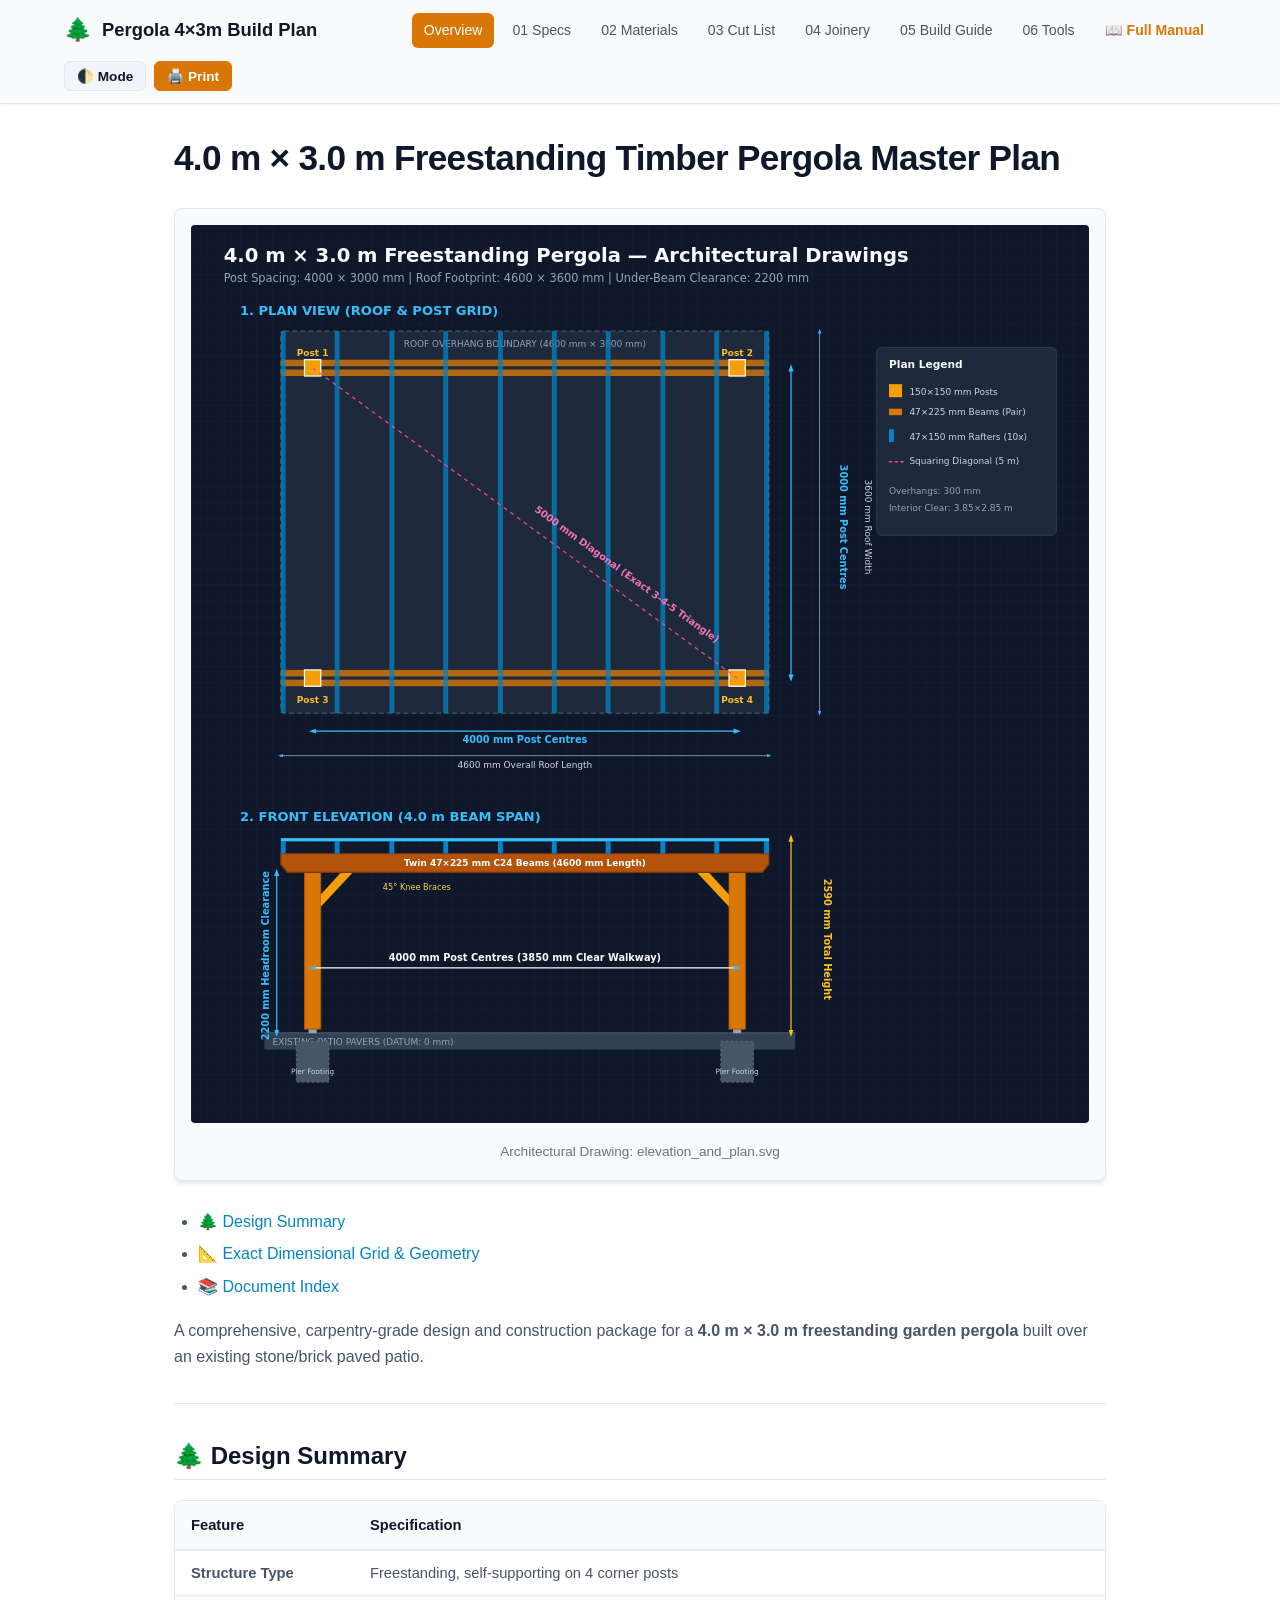
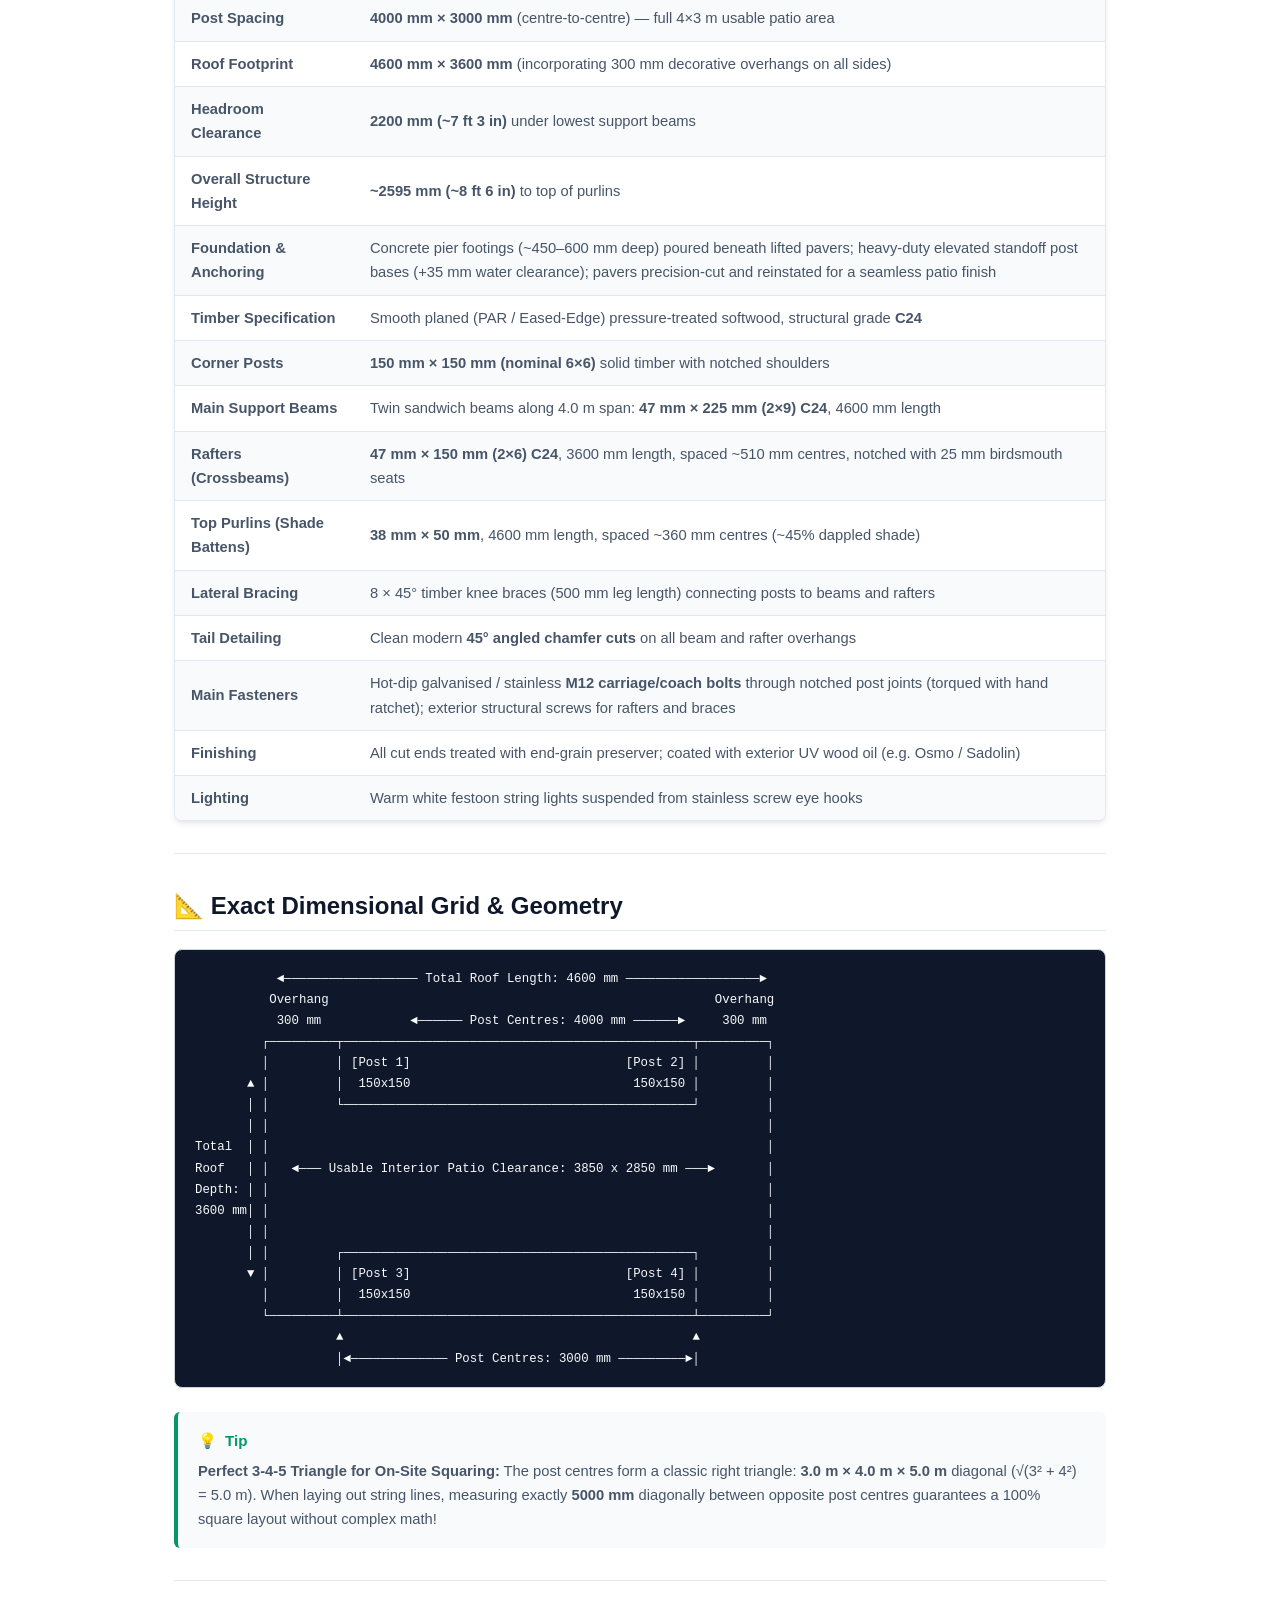
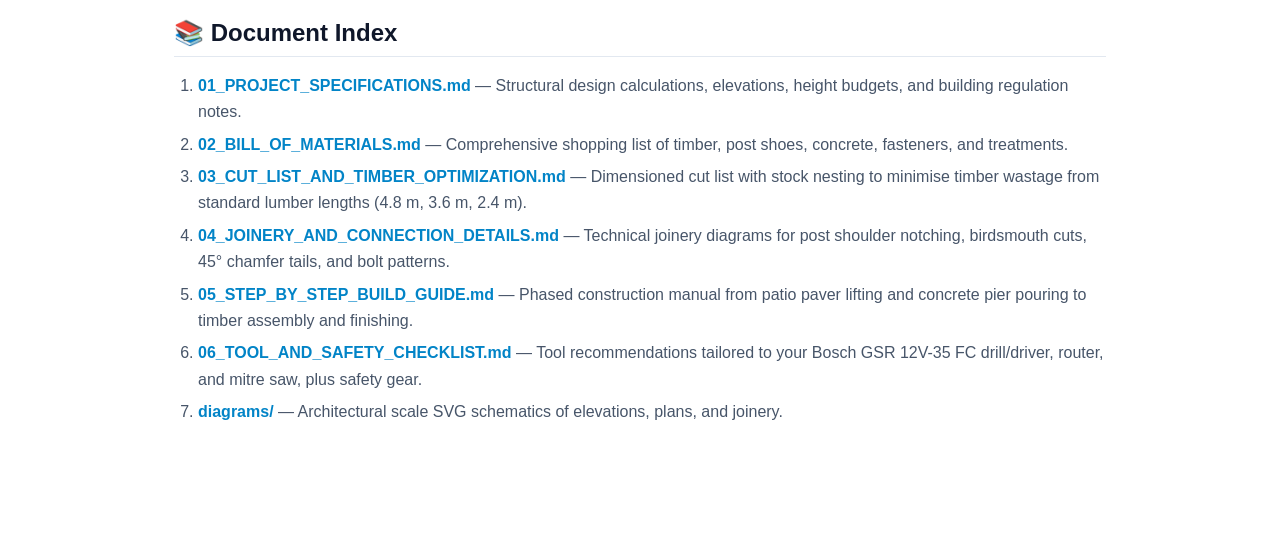
==== commit 5ca24dbe: "fix(docs): replace raw formula markup with clean text formatting Remove formula notation across all " ====
--- a/index.html
+++ b/index.html
@@ -148,7 +148,7 @@
                    │◄───────────── Post Centres: 3000 mm ─────────►│
 </code></pre>
 <div class="callout callout-tip"><div class="callout-header"><span class="callout-icon">💡</span> Tip</div><div class="callout-body"><p><strong>Perfect 3-4-5 Triangle for On-Site Squaring:</strong>
-The post centres form a classic right triangle: <strong>3.0 m × 4.0 m × 5.0 m</strong> diagonal (<span class="math-inline">√(3^2 + 4^2} = 5.0\text{ m)</span>).
+The post centres form a classic right triangle: <strong>3.0 m × 4.0 m × 5.0 m</strong> diagonal (√(3² + 4²) = 5.0 m).
 When laying out string lines, measuring exactly <strong>5000 mm</strong> diagonally between opposite post centres guarantees a 100% square layout without complex math!</p></div></div>
 <hr />
 <h2>📚 Document Index</h2>
